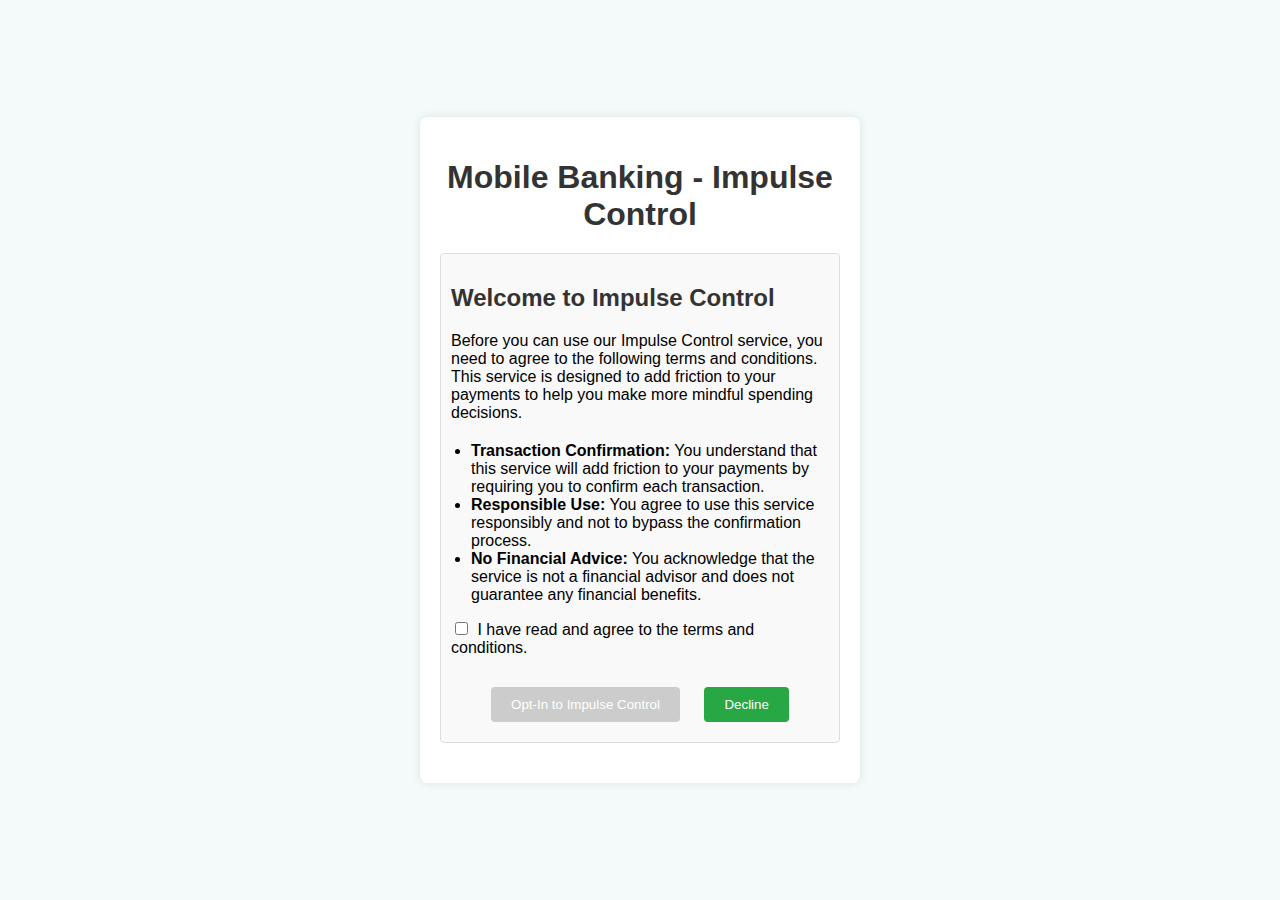
==== landing.html @ 5158706f "test2 first commit landing consent" ====
<!DOCTYPE html>
<html lang="en">
<head>
    <meta charset="UTF-8">
    <meta name="viewport" content="width=device-width, initial-scale=1.0">
    <title>Mobile Banking - Impulse Control</title>
    <link rel="stylesheet" href="styles.css">
</head>
<body>
    <div class="container">
        <h1>Mobile Banking - Impulse Control</h1>
        <div class="consent-section" id="consentSection">
            <h2>Welcome to Impulse Control</h2>
            <p>Before you can use our Impulse Control service, you need to agree to the following terms and conditions. This service is designed to add friction to your payments to help you make more mindful spending decisions.</p>
            <ul>
                <li><strong>Transaction Confirmation:</strong> You understand that this service will add friction to your payments by requiring you to confirm each transaction.</li>
                <li><strong>Responsible Use:</strong> You agree to use this service responsibly and not to bypass the confirmation process.</li>
                <li><strong>No Financial Advice:</strong> You acknowledge that the service is not a financial advisor and does not guarantee any financial benefits.</li>
            </ul>
            <label>
                <input type="checkbox" id="termsAcceptance" required>
                I have read and agree to the terms and conditions.
            </label>
            <div class="button-group">
                <button id="acceptTerms">Opt-In to Impulse Control</button>
                <button id="declineTerms">Decline</button>
            </div>
        </div>
    </div>
    <script src="landing.js"></script>
</body>
</html>
---- styles.css ----
body {
    font-family: Arial, sans-serif;
    background-color: #f4f9f9;
    display: flex;
    justify-content: center;
    align-items: center;
    height: 100vh;
    margin: 0;
}

.container {
    background-color: #fff;
    padding: 20px;
    border-radius: 8px;
    box-shadow: 0 0 10px rgba(0, 0, 0, 0.1);
    width: 400px;
    text-align: center;
}

h1, h2 {
    margin-bottom: 20px;
    color: #333;
}

.consent-section {
    margin-bottom: 20px;
    padding: 10px;
    border: 1px solid #ddd;
    border-radius: 4px;
    background-color: #f9f9f9;
    text-align: left;
}

.consent-section ul {
    margin-bottom: 15px;
    list-style-type: disc;
    padding-left: 20px;
}

.consent-section label {
    display: block;
    margin-top: 15px;
}

.consent-section p {
    margin-bottom: 20px;
    text-align: left;
}

input[type="checkbox"] {
    margin-right: 5px;
}

button {
    background-color: #28a745; /* Lloyds green */
    color: #fff;
    border: none;
    border-radius: 4px;
    cursor: pointer;
    transition: background-color 0.3s;
    padding: 10px 20px;
    margin: 10px;
}

button:hover {
    background-color: #218838; /* Darker green on hover */
}

button:disabled {
    background-color: #ccc;
    cursor: not-allowed;
}

.button-group {
    margin-top: 20px;
    text-align: center;
}
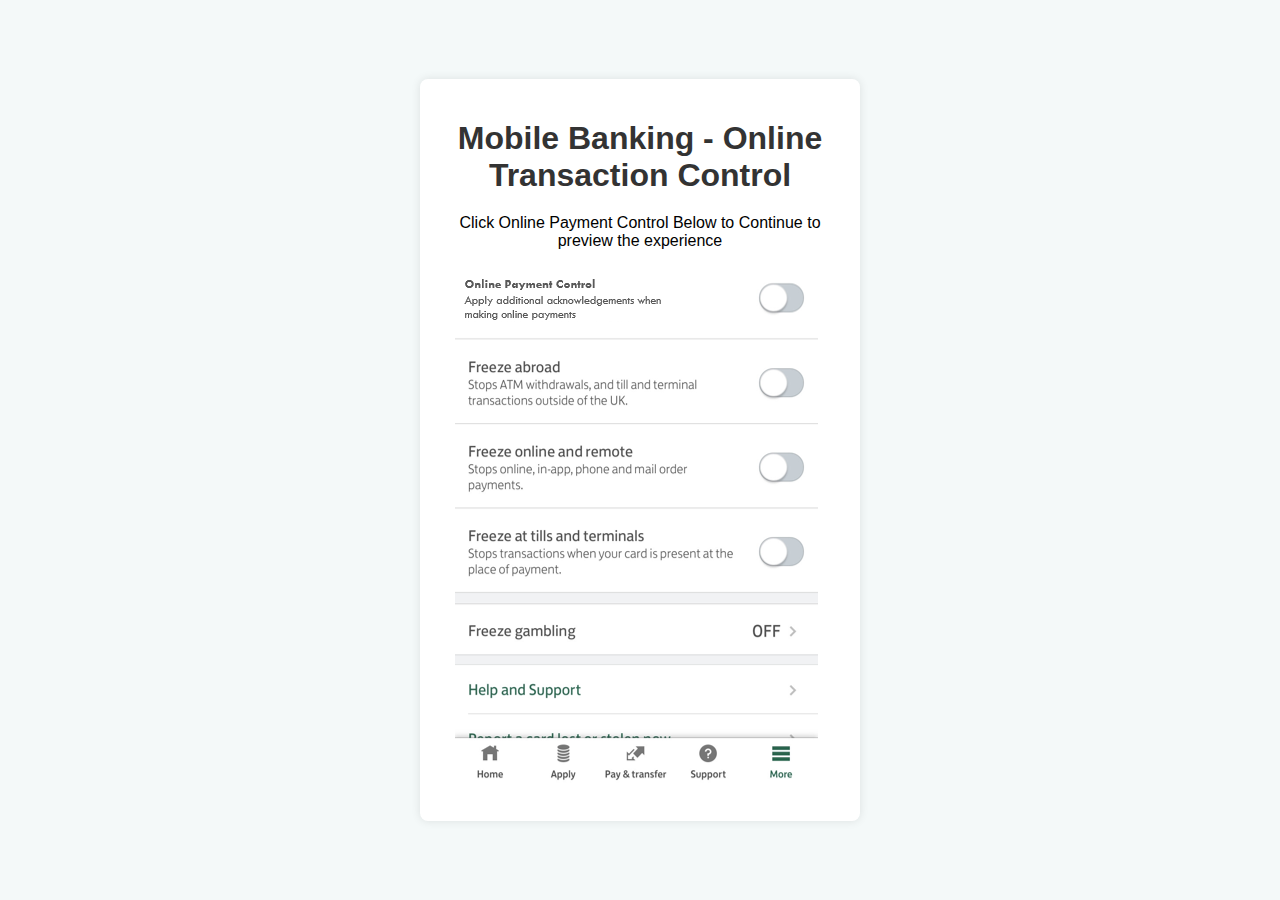
==== commit 2325633e: "Merge branch 'main' of https://github.com/fungwy/InfiniteCodeMonkeys" ====
--- a/landing.html
+++ b/landing.html
@@ -3,29 +3,16 @@
 <head>
     <meta charset="UTF-8">
     <meta name="viewport" content="width=device-width, initial-scale=1.0">
-    <title>Mobile Banking - Impulse Control</title>
+    <title>Mobile Banking - Placeholder</title>
     <link rel="stylesheet" href="styles.css">
 </head>
 <body>
     <div class="container">
-        <h1>Mobile Banking - Impulse Control</h1>
-        <div class="consent-section" id="consentSection">
-            <h2>Welcome to Impulse Control</h2>
-            <p>Before you can use our Impulse Control service, you need to agree to the following terms and conditions. This service is designed to add friction to your payments to help you make more mindful spending decisions.</p>
-            <ul>
-                <li><strong>Transaction Confirmation:</strong> You understand that this service will add friction to your payments by requiring you to confirm each transaction.</li>
-                <li><strong>Responsible Use:</strong> You agree to use this service responsibly and not to bypass the confirmation process.</li>
-                <li><strong>No Financial Advice:</strong> You acknowledge that the service is not a financial advisor and does not guarantee any financial benefits.</li>
-            </ul>
-            <label>
-                <input type="checkbox" id="termsAcceptance" required>
-                I have read and agree to the terms and conditions.
-            </label>
-            <div class="button-group">
-                <button id="acceptTerms">Opt-In to Impulse Control</button>
-                <button id="declineTerms">Decline</button>
-            </div>
-        </div>
+        <h1>Mobile Banking - Online Transaction Control</h1>
+        <p>Click Online Payment Control Below to Continue to preview the experience</p>
+        <a href="index.html">
+            <img src="images\Screenshot 2024-12-03 132422.png" alt="Mobile Banking Screenshot" class="screenshot">
+        </a>
     </div>
     <script src="landing.js"></script>
 </body>
